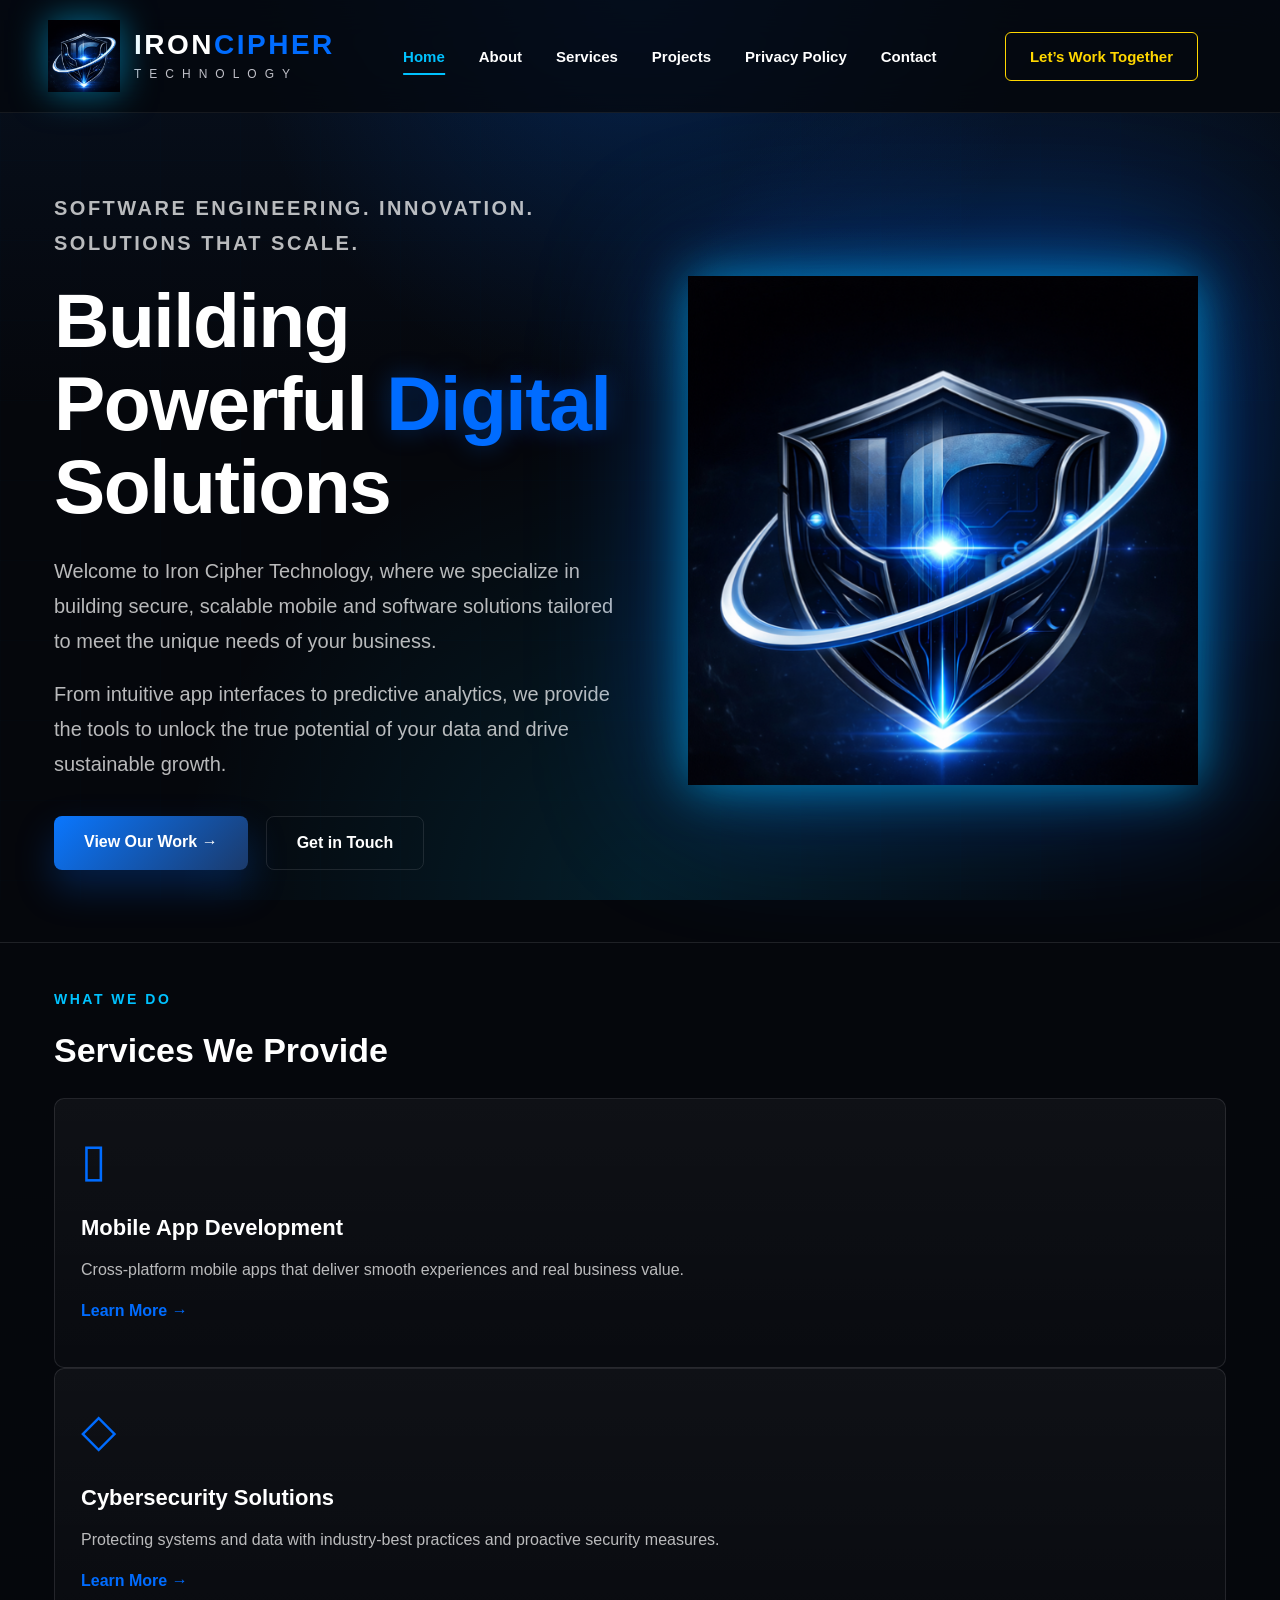
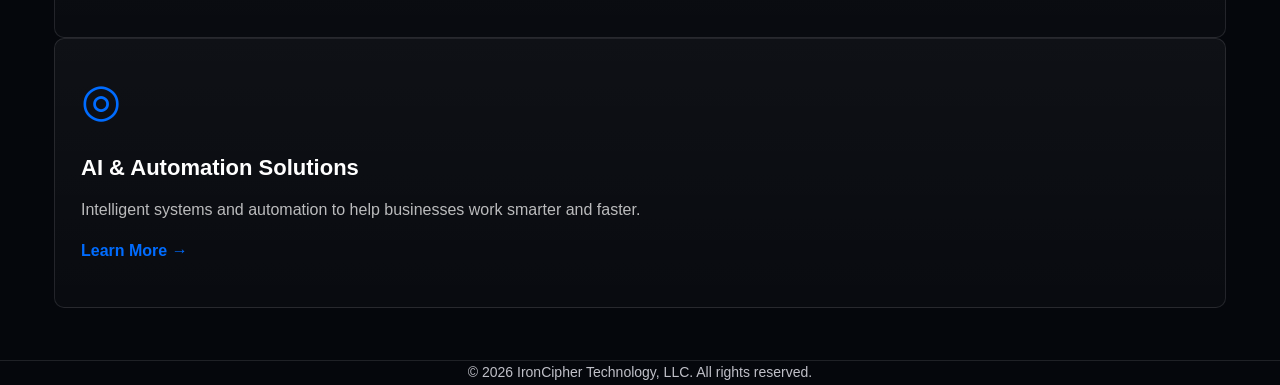
==== index.html @ 6f3e2bb7 "Initial website" ====
<!DOCTYPE html>
<html lang="en">
<head>
  <meta charset="UTF-8" />
  <meta name="viewport" content="width=device-width, initial-scale=1.0" />

  <title>IronCipher Technology | Home</title>

  <link rel="stylesheet" href="css/style.css" />
  <link rel="icon" type="image/png" href="images/favicon.png">
</head>

<body>
  <div class="page-bg"></div>

  <header class="site-header">
    <div class="logo-wrap">
      <img src="images/logo1.png" alt="IronCipher Technology Logo" class="site-logo" />

      <div class="logo-text">
        <h1>IRON<span>CIPHER</span></h1>
        <p>TECHNOLOGY</p>
      </div>
    </div>

    <nav class="nav-links" id="navLinks">
      <a href="index.html" class="active">Home</a>
      <a href="about.html">About</a>
      <a href="services.html">Services</a>
      <a href="projects.html">Projects</a>
      <a href="privacypolicy.html">Privacy Policy</a>
      <a href="contact.html">Contact</a>
    </nav>

    <a href="contact.html" class="header-btn">Let’s Work Together</a>

    <button class="menu-btn" id="menuBtn" aria-label="Open menu">☰</button>
  </header>

  <main>
    <section class="hero">
      <div class="hero-content">
        <p class="section-tag">SOFTWARE ENGINEERING. INNOVATION. SOLUTIONS THAT SCALE.</p>

        <h2>
          Building Powerful
          <span>Digital</span> Solutions
        </h2>

        <p>
          Welcome to Iron Cipher Technology, where we specialize in building secure,
          scalable mobile and software solutions tailored to meet the unique needs
          of your business.
        </p>

        <p>
          From intuitive app interfaces to predictive analytics, we provide the tools
          to unlock the true potential of your data and drive sustainable growth.
        </p>

        <div class="hero-buttons">
          <a href="projects.html" class="primary-btn">View Our Work →</a>
          <a href="contact.html" class="secondary-btn">Get in Touch</a>
        </div>
      </div>

      <div class="hero-image">
        <img src="images/logo1.png" alt="IronCipher Shield Logo" />
      </div>
    </section>

    <section class="services-section">
      <p class="section-tag">WHAT WE DO</p>
      <h3>Services We Provide</h3>
<!--
      <div class="services-grid">
        <div class="service-card">
          <div class="service-icon">&lt;/&gt;</div>
          <h4>Software Development</h4>
          <p>
            Custom applications built with modern technologies that are scalable,
            secure, and efficient.
          </p>
          <a href="services.html">Learn More →</a>
        </div>
        -->

        <div class="service-card">
          <div class="service-icon">▯</div>
          <h4>Mobile App Development</h4>
          <p>
            Cross-platform mobile apps that deliver smooth experiences and real
            business value.
          </p>
          <a href="services.html">Learn More →</a>
        </div>

        <div class="service-card">
          <div class="service-icon">◇</div>
          <h4>Cybersecurity Solutions</h4>
          <p>
            Protecting systems and data with industry-best practices and proactive
            security measures.
          </p>
          <a href="services.html">Learn More →</a>
        </div>

        <div class="service-card">
          <div class="service-icon">◎</div>
          <h4>AI & Automation Solutions</h4>
          <p>
            Intelligent systems and automation to help businesses work smarter
            and faster.
          </p>
          <a href="services.html">Learn More →</a>
        </div>
      </div>
    </section>


    <!-- 
    <section class="projects-section">
      <div class="section-top">
        <div>
          <p class="section-tag">FEATURED PROJECTS</p>
          <h3>Things I’ve Built</h3>
        </div>

        <a href="projects.html" class="view-link">View All Projects →</a>
      </div>

      <div class="projects-grid">
        <div class="project-card">
          <div class="project-image project-one"></div>
          <div class="project-info">
            <h4>Planr: The Blue Print</h4>
            <p>Productivity & Focus Timer App</p>
          </div>
        </div>

        
        <div class="project-card">
          <div class="project-image project-two"></div>
          <div class="project-info">
            <h4>Cooking App Coming Soon</h4>
            <p>Recipe discovery, meal planning & more</p>
          </div>
        </div>
        

        <div class="project-card">
          <div class="project-image project-three"></div>
          <div class="project-info">
            <h4>IronCipher Portfolio</h4>
            <p>Personal portfolio and brand website</p>
          </div>
        </div>
      </div>
    </section>
  </main>

 <footer class="footer">
    <div class="footer-brand">
      <img src="images/logo1.png" alt="IronCipher Logo" />

      <div>
        <h3>IRON<span>CIPHER</span></h3>
        <p>Building secure, scalable, and intelligent digital solutions.</p>
      </div>
    </div>
--> 

<center>
    <p class="copyright">
      © 2026 IronCipher Technology, LLC. All rights reserved.
    </p>
  </footer>
</center>
  <script src="js/main.js"></script>
</body>
</html>
---- css/style.css ----
:root {
  --dark: #0A0F1A;
  --navy: #1B3A6B;
  --cyan: #00C2FF;
  --silver: #C0C0C8;
  --gold: #FFD700;
  --blue: #006CFF;
  --white: #ffffff;
  --black: #05070c;
  --border: rgba(192, 192, 200, 0.14);
  --soft-border: rgba(192, 192, 200, 0.09);
  --text-muted: rgba(255, 255, 255, 0.72);
}

* {
  margin: 0;
  padding: 0;
  box-sizing: border-box;
}

html {
  scroll-behavior: smooth;
}

body {
  font-family: Arial, Helvetica, sans-serif;
  background: var(--black);
  color: var(--white);
  min-height: 100vh;
  overflow-x: hidden;
}

a {
  color: inherit;
  text-decoration: none;
}

.page-bg {
  position: fixed;
  inset: 0;
  z-index: -2;
  background:
    radial-gradient(circle at top center, rgba(0, 108, 255, 0.22), transparent 36%),
    radial-gradient(circle at bottom center, rgba(0, 194, 255, 0.12), transparent 42%),
    linear-gradient(180deg, #07101e 0%, #05070c 45%, #05070c 100%);
}

.page-bg::before {
  content: "";
  position: absolute;
  inset: 0;
  background-image:
    linear-gradient(rgba(0, 194, 255, 0.04) 1px, transparent 1px),
    linear-gradient(90deg, rgba(0, 194, 255, 0.04) 1px, transparent 1px);
  background-size: 80px 80px;
  opacity: 0.22;
}

/* NAV */
.site-header {
  width: 100%;
  min-height: 92px;
  padding: 20px 48px;
  display: grid;
  grid-template-columns: auto 1fr auto auto;
  align-items: center;
  gap: 34px;
  border-bottom: 1px solid var(--soft-border);
  background: rgba(5, 7, 12, 0.76);
  backdrop-filter: blur(18px);
  position: sticky;
  top: 0;
  z-index: 50;
}

.logo-wrap {
  display: flex;
  align-items: center;
  gap: 14px;
}

.site-logo {
  width: 72px;
  height: 72px;
  object-fit: contain;
  filter: drop-shadow(0 0 18px rgba(0, 194, 255, 0.55));
}

.logo-text h1 {
  font-size: 28px;
  line-height: 1;
  letter-spacing: 2.5px;
  font-weight: 800;
}

.logo-text h1 span {
  color: var(--blue);
}

.logo-text p {
  color: var(--silver);
  font-size: 12px;
  letter-spacing: 8px;
  margin-top: 8px;
}

.nav-links {
  display: flex;
  align-items: center;
  justify-content: center;
  gap: 34px;
}

.nav-links a {
  font-size: 15px;
  font-weight: 700;
  color: var(--white);
  position: relative;
  padding: 12px 0;
  transition: color 0.25s ease;
}

.nav-links a::after {
  content: "";
  position: absolute;
  left: 50%;
  bottom: 2px;
  width: 0;
  height: 2px;
  background: var(--cyan);
  transform: translateX(-50%);
  transition: width 0.25s ease;
}

.nav-links a:hover,
.nav-links a.active {
  color: var(--cyan);
}

.nav-links a:hover::after,
.nav-links a.active::after {
  width: 100%;
}

.header-btn {
  border: 1px solid var(--gold);
  border-radius: 6px;
  padding: 15px 24px;
  color: var(--gold);
  font-size: 15px;
  font-weight: 700;
  transition: 0.25s ease;
  white-space: nowrap;
}

.header-btn:hover {
  background: var(--gold);
  color: var(--black);
  box-shadow: 0 0 30px rgba(255, 215, 0, 0.35);
}

.menu-btn {
  display: none;
  background: transparent;
  color: var(--white);
  border: 1px solid var(--border);
  border-radius: 6px;
  padding: 8px 12px;
  font-size: 24px;
}

/* HERO */
.hero {
  min-height: 620px;
  display: grid;
  grid-template-columns: 1fr 1fr;
  align-items: center;
  gap: 40px;
  padding: 78px 54px 72px;
  border-bottom: 1px solid var(--border);
  position: relative;
  overflow: hidden;
}

.hero::before {
  content: "";
  position: absolute;
  width: 850px;
  height: 850px;
  right: -180px;
  top: -160px;
  background: radial-gradient(circle, rgba(0, 108, 255, 0.24), transparent 62%);
  z-index: -1;
}

.section-tag {
  color: var(--cyan);
  font-weight: 800;
  letter-spacing: 2.5px;
  font-size: 14px;
  margin-bottom: 24px;
  text-transform: uppercase;
}

.hero h2 {
  font-size: clamp(48px, 6vw, 78px);
  line-height: 1.08;
  font-weight: 900;
  letter-spacing: -1.5px;
  margin-bottom: 26px;
}

.hero h2 span {
  color: var(--blue);
  text-shadow: 0 0 25px rgba(0, 108, 255, 0.35);
}

.hero p {
  color: var(--text-muted);
  font-size: 20px;
  line-height: 1.75;
  max-width: 650px;
  margin-bottom: 18px;
}

.hero-buttons {
  display: flex;
  gap: 18px;
  margin-top: 34px;
}

.primary-btn,
.secondary-btn {
  padding: 17px 30px;
  border-radius: 8px;
  font-weight: 800;
  font-size: 16px;
  display: inline-block;
  transition: 0.25s ease;
}

.primary-btn {
  background: linear-gradient(135deg, #0a77ff, #1B3A6B);
  color: var(--white);
  box-shadow: 0 18px 38px rgba(0, 108, 255, 0.25);
}

.primary-btn:hover {
  transform: translateY(-3px);
  box-shadow: 0 24px 50px rgba(0, 108, 255, 0.38);
}

.secondary-btn {
  border: 1px solid var(--border);
  color: var(--white);
}

.secondary-btn:hover {
  border-color: var(--cyan);
  color: var(--cyan);
}

.hero-image {
  display: flex;
  justify-content: center;
  align-items: center;
}

.hero-image img {
  width: min(560px, 90%);
  filter:
    drop-shadow(0 0 25px rgba(0, 194, 255, 0.6))
    drop-shadow(0 0 70px rgba(0, 108, 255, 0.45));
}

/* SERVICES */
.services-section {
  padding: 48px 54px 52px;
  border-bottom: 1px solid var(--border);
}

.services-section h3,
.projects-section h3 {
  font-size: 34px;
  margin-bottom: 28px;
}

.services-grid {
  display: grid;
  grid-template-columns: repeat(4, 1fr);
  gap: 22px;
}

.service-card {
  background:
    linear-gradient(180deg, rgba(255, 255, 255, 0.045), rgba(255, 255, 255, 0.02));
  border: 1px solid var(--border);
  border-radius: 10px;
  padding: 34px 26px;
  min-height: 270px;
  transition: 0.25s ease;
}

.service-card:hover {
  transform: translateY(-6px);
  border-color: rgba(0, 194, 255, 0.45);
  box-shadow: 0 18px 50px rgba(0, 108, 255, 0.18);
}

.service-icon {
  color: var(--blue);
  font-size: 46px;
  margin-bottom: 28px;
}

.service-card h4 {
  font-size: 22px;
  margin-bottom: 16px;
}

.service-card p {
  color: var(--text-muted);
  font-size: 16px;
  line-height: 1.6;
  margin-bottom: 20px;
}

.service-card a {
  color: var(--blue);
  font-weight: 800;
}

/* PROJECTS */
.projects-section {
  padding: 48px 54px 54px;
  border-bottom: 1px solid var(--border);
}

.section-top {
  display: flex;
  justify-content: space-between;
  align-items: flex-end;
  gap: 24px;
  margin-bottom: 26px;
}

.view-link {
  color: var(--blue);
  font-weight: 800;
}

.projects-grid {
  display: grid;
  grid-template-columns: repeat(3, 1fr);
  gap: 24px;
}

.project-card {
  border: 1px solid var(--border);
  border-radius: 10px;
  overflow: hidden;
  background: rgba(255, 255, 255, 0.035);
  transition: 0.25s ease;
}

.project-card:hover {
  transform: translateY(-6px);
  border-color: rgba(0, 194, 255, 0.45);
}

.project-image {
  height: 170px;
  background-size: cover;
  background-position: center;
}

.project-one {
  background: linear-gradient(135deg, #C0C0C8, #1B3A6B);
}

.project-two {
  background: linear-gradient(135deg, #FFD700, #1B3A6B);
}

.project-three {
  background: linear-gradient(135deg, #006CFF, #0A0F1A);
}

.project-info {
  padding: 20px;
}

.project-info h4 {
  font-size: 20px;
  margin-bottom: 7px;
}

.project-info p {
  color: var(--silver);
  font-size: 15px;
}

/* FOOTER */
.footer {
  display: grid;
  grid-template-columns: 1.4fr 1fr 1fr;
  gap: 40px;
  padding: 44px 54px;
  background: rgba(0, 0, 0, 0.34);
}

.footer-brand {
  display: flex;
  gap: 18px;
  align-items: center;
}

.footer-brand img {
  width: 78px;
  filter: drop-shadow(0 0 18px rgba(0, 194, 255, 0.45));
}

.footer-brand h3 {
  font-size: 28px;
  letter-spacing: 2px;
}

.footer-brand h3 span {
  color: var(--blue);
}

.footer-brand p,
.copyright {
  color: var(--silver);
  font-size: 14px;
  line-height: 1.7;
}

.footer-links h4 {
  color: var(--cyan);
  margin-bottom: 18px;
  text-transform: uppercase;
  letter-spacing: 1px;
}

.footer-links a {
  display: block;
  color: var(--silver);
  margin-bottom: 12px;
  font-size: 14px;
}

.footer-links a:hover {
  color: var(--cyan);
}

/* RESPONSIVE */
@media (max-width: 1180px) {
  .site-header {
    grid-template-columns: auto 1fr auto;
  }

  .nav-links {
    position: fixed;
    top: 92px;
    right: -100%;
    width: 290px;
    height: calc(100vh - 92px);
    background: rgba(5, 7, 12, 0.96);
    border-left: 1px solid var(--border);
    flex-direction: column;
    justify-content: flex-start;
    padding: 40px;
    transition: right 0.3s ease;
  }

  .nav-links.open {
    right: 0;
  }

  .menu-btn {
    display: inline-block;
  }

  .header-btn {
    display: none;
  }

  .hero {
    grid-template-columns: 1fr;
    text-align: center;
  }

  .hero p {
    margin-left: auto;
    margin-right: auto;
  }

  .hero-buttons {
    justify-content: center;
  }

  .services-grid,
  .projects-grid {
    grid-template-columns: 1fr 1fr;
  }

  .footer {
    grid-template-columns: 1fr;
  }
}

@media (max-width: 720px) {
  .site-header {
    padding: 18px 22px;
  }

  .site-logo {
    width: 54px;
    height: 54px;
  }

  .logo-text h1 {
    font-size: 20px;
  }

  .logo-text p {
    font-size: 9px;
    letter-spacing: 5px;
  }

  .hero,
  .services-section,
  .projects-section {
    padding-left: 24px;
    padding-right: 24px;
  }

  .hero h2 {
    font-size: 46px;
  }

  .hero p {
    font-size: 17px;
  }

  .hero-buttons {
    flex-direction: column;
  }

  .services-grid,
  .projects-grid {
    grid-template-columns: 1fr;
  }

  .section-top {
    flex-direction: column;
    align-items: flex-start;
  }

  .footer {
    padding: 38px 24px;
  }
}
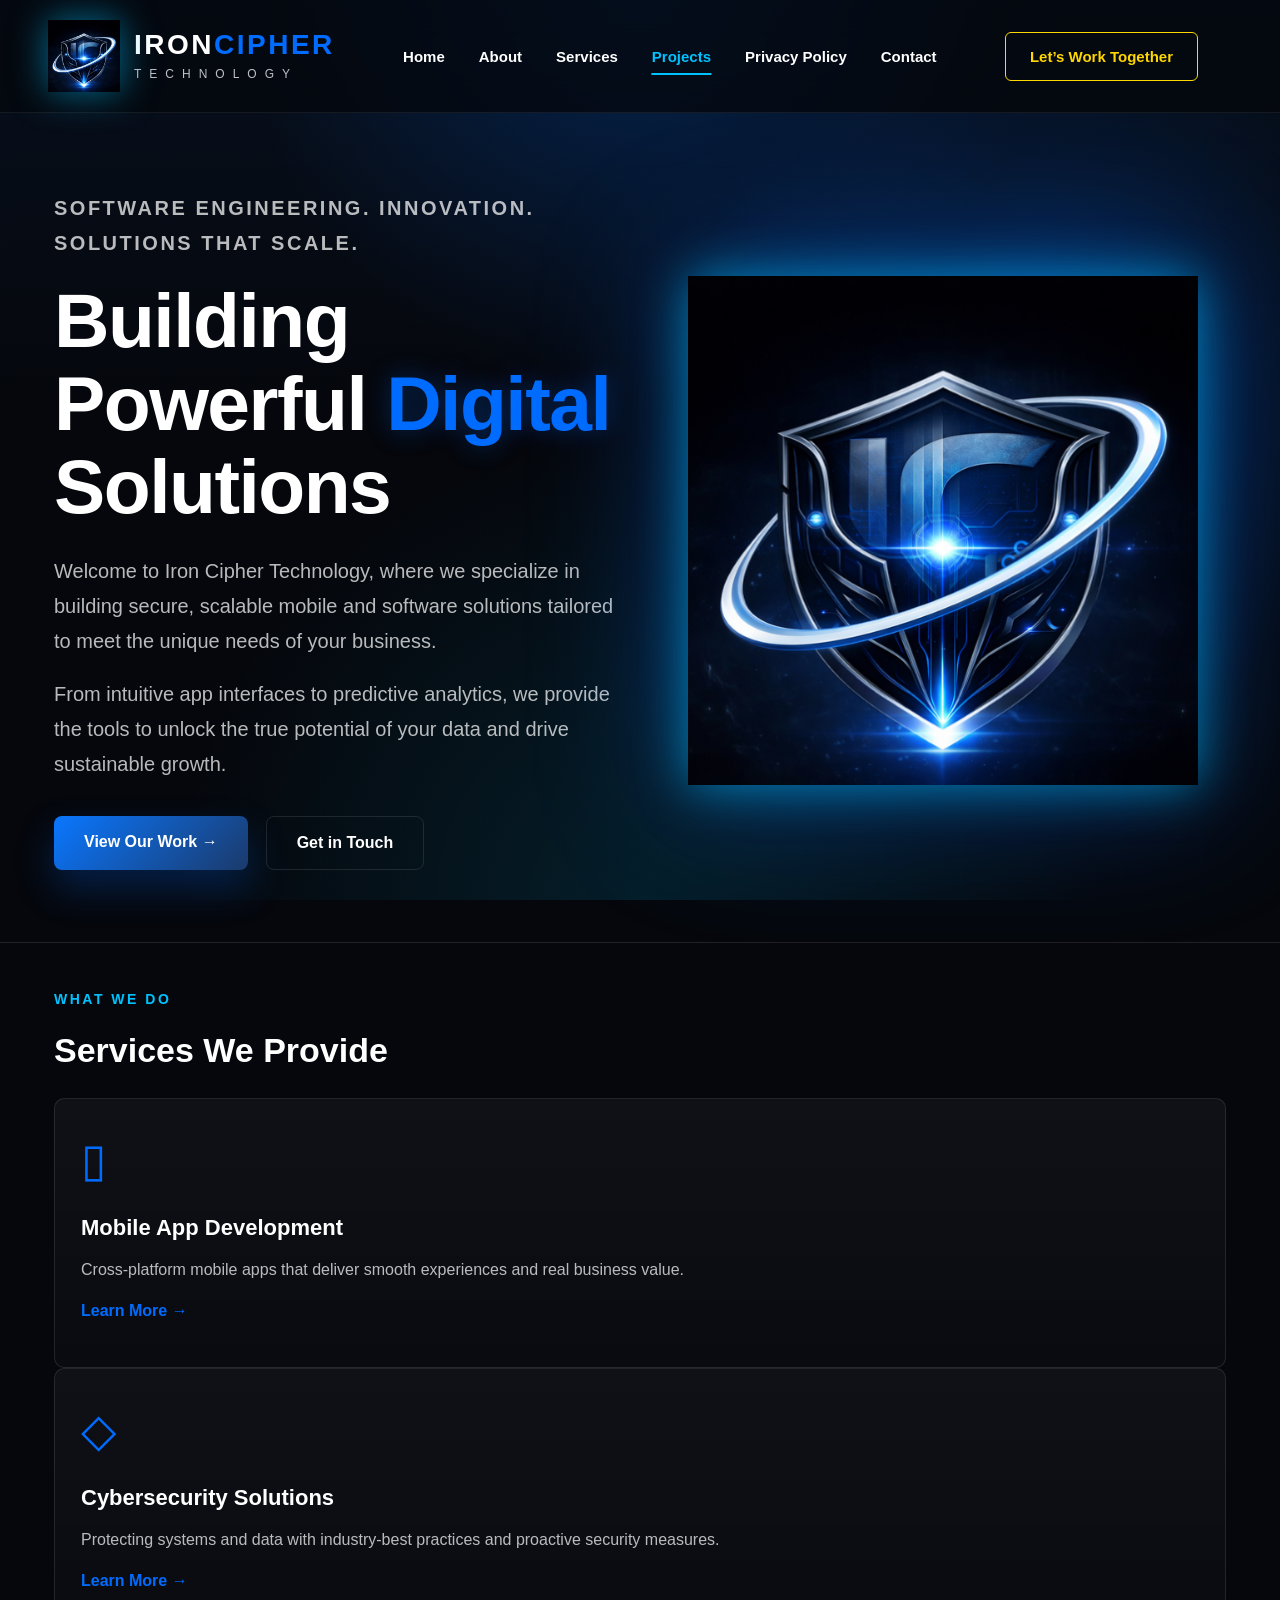
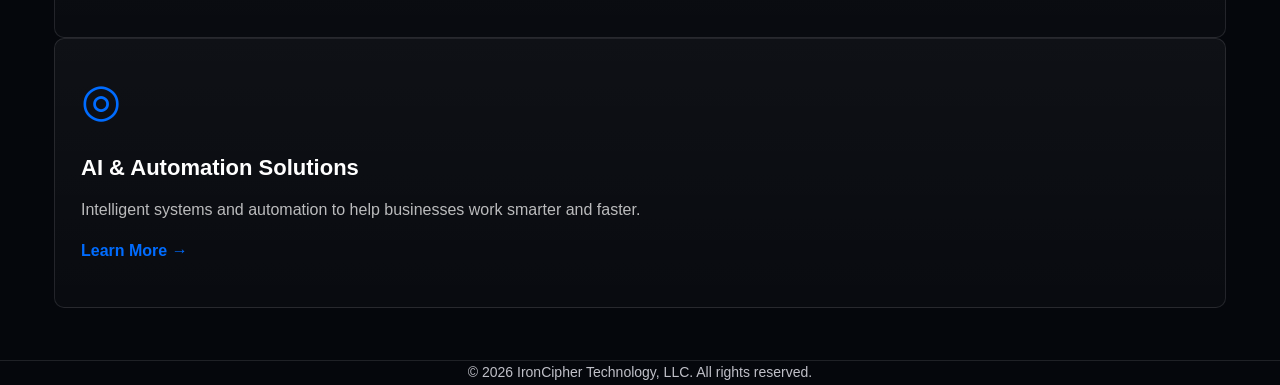
==== commit 5679f3a6: "changed the ending of each page from.html" ====
--- a/index.html
+++ b/index.html
@@ -24,12 +24,12 @@
     </div>
 
     <nav class="nav-links" id="navLinks">
-      <a href="index.html" class="active">Home</a>
-      <a href="about.html">About</a>
-      <a href="services.html">Services</a>
-      <a href="projects.html">Projects</a>
-      <a href="privacypolicy.html">Privacy Policy</a>
-      <a href="contact.html">Contact</a>
+      <a href="/index">Home</a>
+      <a href="/about">About</a>
+      <a href="/services">Services</a>
+      <a href="/projects" class="active">Projects</a>
+      <a href="/privacypolicy">Privacy Policy</a>
+      <a href="/contact">Contact</a>
     </nav>
 
     <a href="contact.html" class="header-btn">Let’s Work Together</a>
@@ -172,10 +172,10 @@
 
 <center>
     <p class="copyright">
-      © 2026 IronCipher Technology, LLC. All rights reserved.
-    </p>
+      © 2026 IronCipher Technology, LLC. All rights reserved.</p>
   </footer>
 </center>
+
   <script src="js/main.js"></script>
 </body>
 </html>
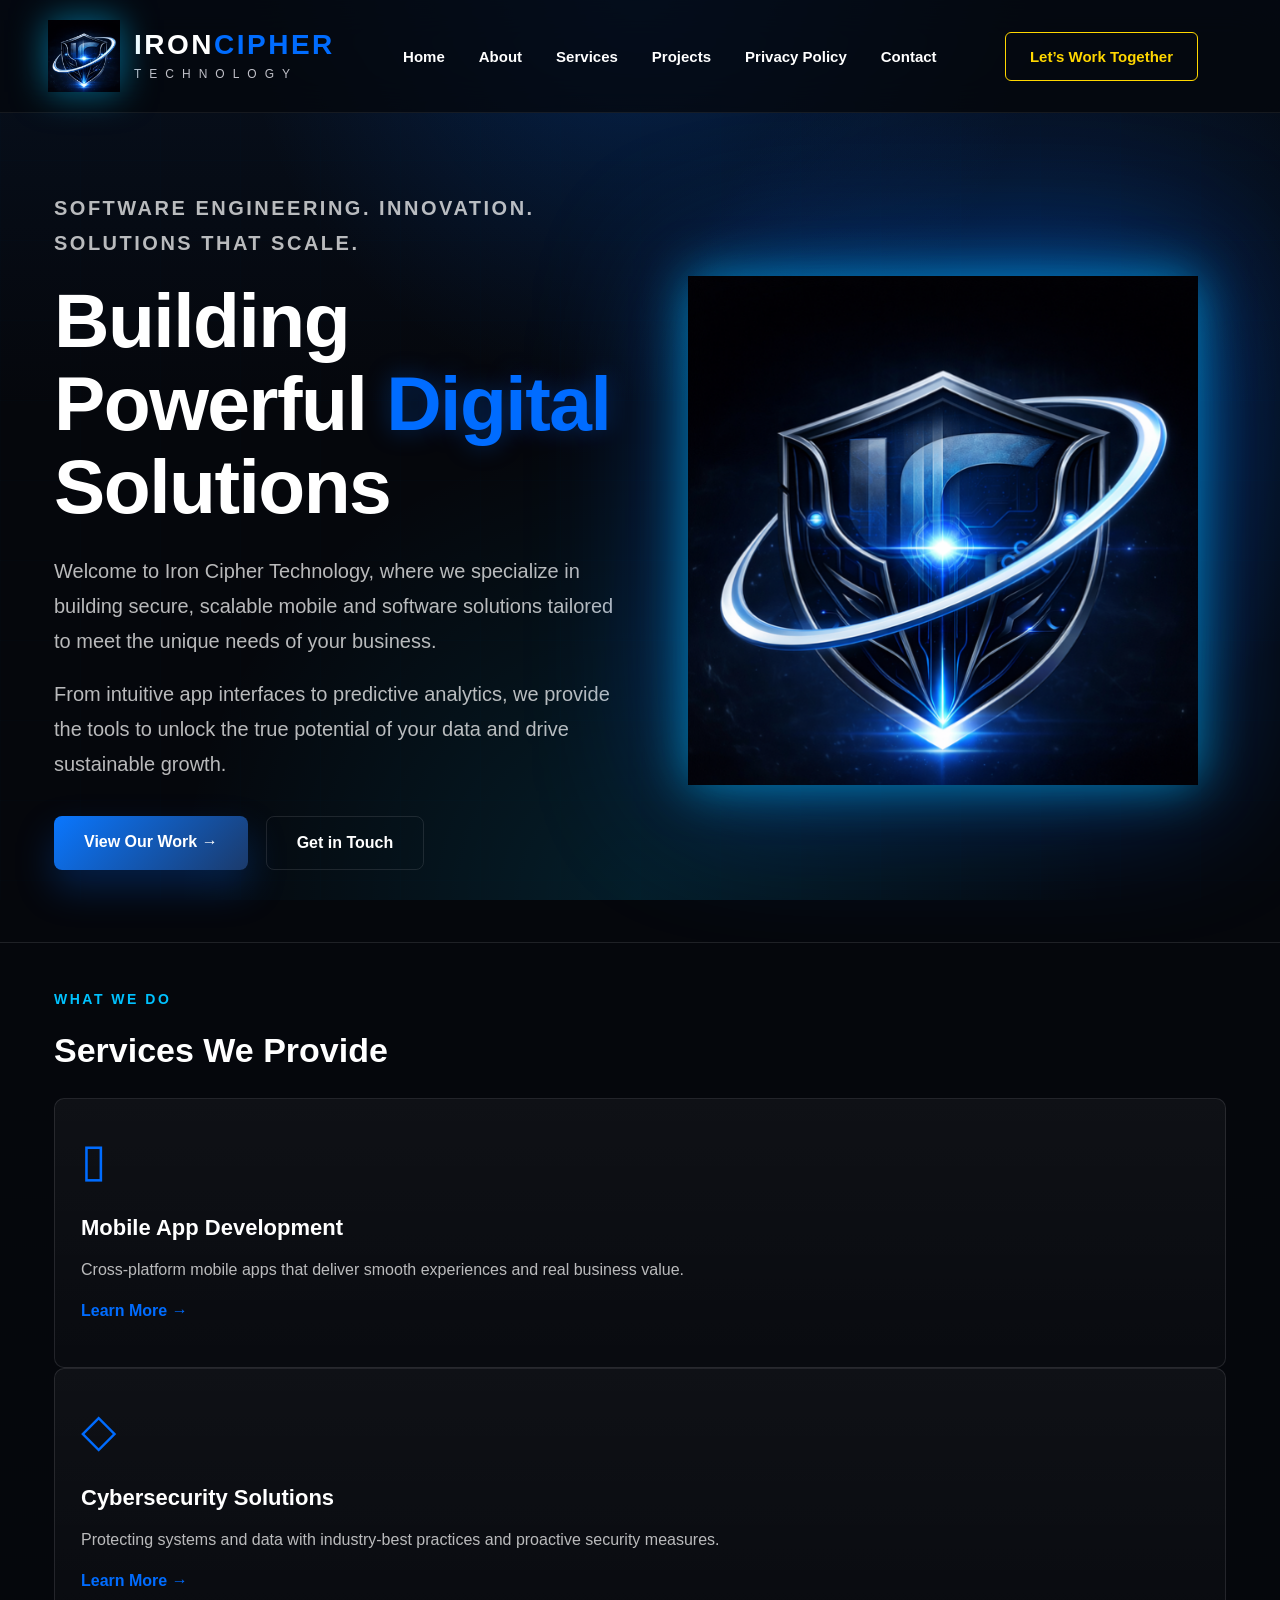
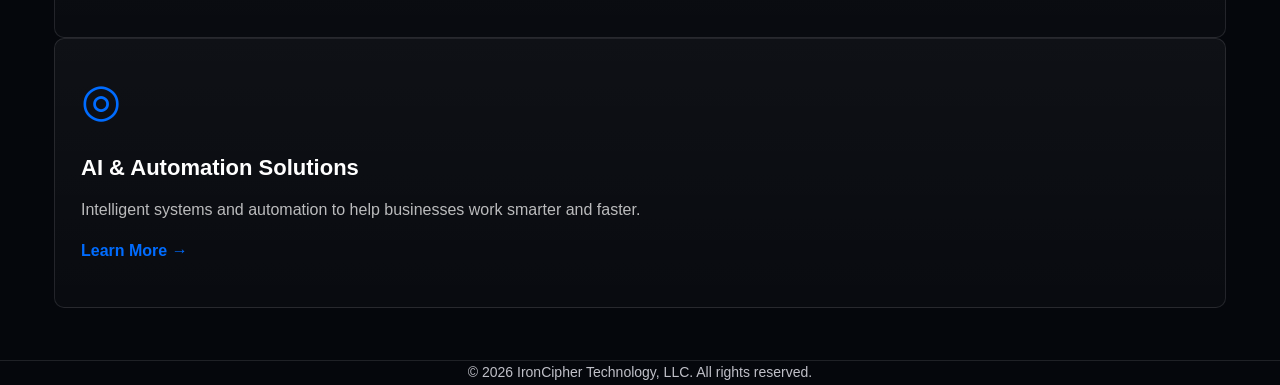
==== commit 0202434b: "changed the ending of each page from.html & removed the constant highlight on projects tab" ====
--- a/index.html
+++ b/index.html
@@ -27,7 +27,7 @@
       <a href="/index">Home</a>
       <a href="/about">About</a>
       <a href="/services">Services</a>
-      <a href="/projects" class="active">Projects</a>
+      <a href="/projects">Projects</a>
       <a href="/privacypolicy">Privacy Policy</a>
       <a href="/contact">Contact</a>
     </nav>
